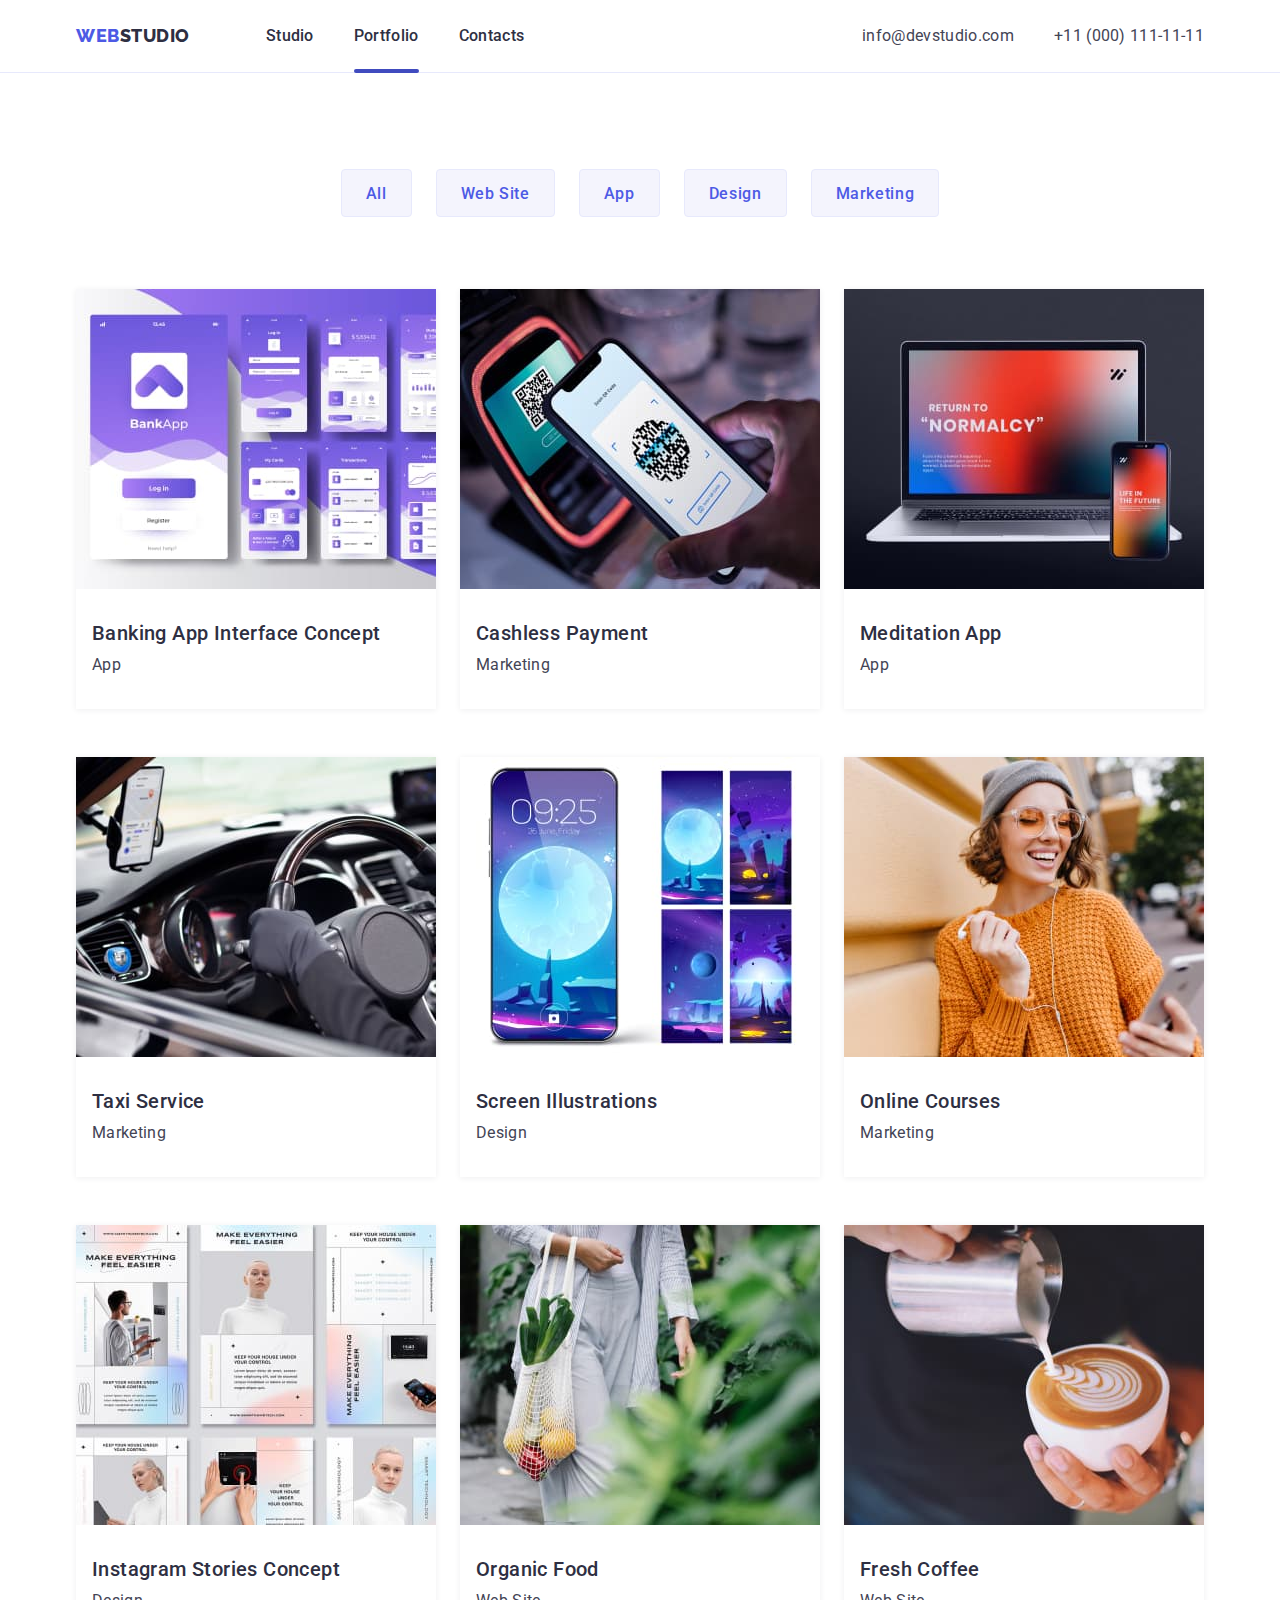
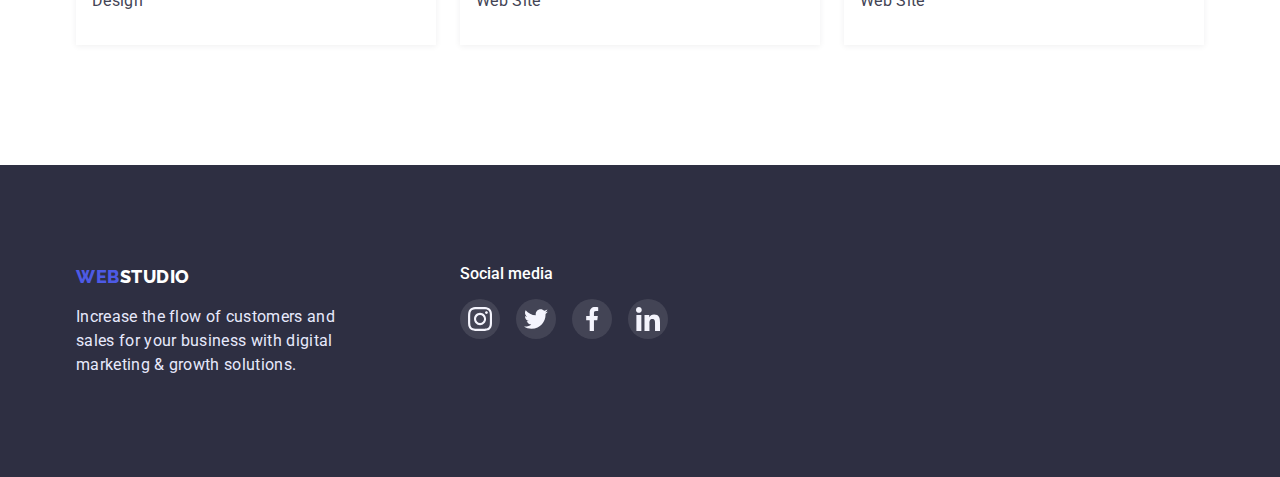
==== portfolio.html @ 0f419735 "hw5" ====
<!DOCTYPE html>
<html lang="en">
<head>
    <meta charset="UTF-8">
    <meta http-equiv="X-UA-Compatible" content="IE=edge">
    <meta name="viewport" content="width=device-width, initial-scale=1.0">
    <title>Hw-05</title>
    <link rel="stylesheet" href="https://cdnjs.cloudflare.com/ajax/libs/modern-normalize/1.1.0/modern-normalize.min.css">
    <link rel="stylesheet" href="./css/styles.css">
    <link rel="preconnect" href="https://fonts.googleapis.com">
    <link rel="preconnect" href="https://fonts.gstatic.com" crossorigin>
    <link href="https://fonts.googleapis.com/css2?family=Raleway:wght@800&family=Roboto:wght@400;500;700&display=swap" rel="stylesheet">
</head>
<body>
    <header class="header">
        <div class="container main-nav">
            <nav class="site-nav">
            <a href="./index.html" class="logo"><span>Web</span>Studio</a>
                <ul class="list nav-list">
                    <li><a href="./index.html" class="nav-item">Studio</a></li>
                    <li><a href="./portfolio.html" class="nav-item current">Portfolio</a></li>
                    <li><a href="" class="nav-item">Contacts</a></li>
                </ul>
            </nav>
            <address class="contact-nav">
                <ul class="contact list">
                    <li><a href="mailto:info@devstudio.com" class="contact-item">info@devstudio.com</a></li>
                    <li><a href="tel:+110001111111" class="contact-item">+11 (000) 111-11-11</a></li>
                </ul>
            </address>
        </div>
    </header>
    <main>
        <section class="portfolio-section">
            <div class="container">
                <h1 class="invisible-title">Portfolio</h1>
                <div class="filter-list">
                    <button type="button" class="filter">All</button>
                    <button type="button" class="filter">Web Site</button>
                    <button type="button" class="filter">App</button>
                    <button type="button" class="filter">Design</button>
                    <button type="button" class="filter">Marketing</button>
                </div>
                <ul class="portfolio list">
                    <li class="portfolio-item">
                        <a href="" class="link-overlay">
                            <div class="img-overlay">
                                <img src="./images/bank-app.jpg" alt="Banking App Interface Concept" width="360" height="300">
                            </div>
                            <div class="img-description">
                                <h3 class="title">Banking App Interface Concept</h3>
                                <p class="subtitle">App</p>
                            </div>
                        </a>
                    </li>
                    <li class="portfolio-item">
                        <a href="" class="link-overlay">
                            <div class="img-overlay">
                                <img src="./images/cashless-payment.jpg" alt="Cashless Payment" width="360" height="300">
                            </div>
                            <div class="img-description">
                                <h3 class="title">Cashless Payment</h3>
                                <p class="subtitle">Marketing</p>
                            </div>
                        </a>
                    </li>
                    <li class="portfolio-item">
                        <a href="" class="link-overlay">
                            <div class="img-overlay">
                                <img src="./images/meditation-app.jpg" alt="Meditation App" width="360" height="300">

                            </div>
                            <div class="img-description">
                                <h3 class="title">Meditation App</h3>
                                <p class="subtitle">App</p>
                            </div>
                        </a>
                    </li>
                    <li class="portfolio-item">
                        <a href="" class="link-overlay">
                            <div class="img-overlay">
                                <img src="./images/taxi.jpg" alt="Taxi Service" width="360" height="300">
                            </div>
                            <div class="img-description">
                                <h3 class="title">Taxi Service</h3>
                                <p class="subtitle">Marketing</p>
                            </div>
                        </a>
                    </li>
                    <li class="portfolio-item">
                        <a href="" class="link-overlay">
                            <div class="img-overlay">
                                <img src="./images/screen-illustrations.jpg" alt="Screen Illustrations" width="360" height="300">
                            </div>
                            <div class="img-description">
                                <h3 class="title">Screen Illustrations</h3>
                                <p class="subtitle">Design</p>
                            </div>
                        </a>
                    </li>
                    <li class="portfolio-item">
                        <a href="" class="link-overlay">
                            <div class="img-overlay">
                                <img src="./images/online-courses.jpg" alt="Online Courses" width="360" height="300">
                            </div>
                            <div class="img-description">
                                <h3 class="title">Online Courses</h3>
                                <p class="subtitle">Marketing</p>
                            </div>
                        </a>
                    </li>
                    <li class="portfolio-item">
                        <a href="" class="link-overlay">
                            <div class="img-overlay">
                                <img src="./images/stories-concept.jpg" alt="Instagram Stories Concept" width="360" height="300">
                            </div>
                            <div class="img-description">
                                <h3 class="title">Instagram Stories Concept</h3>
                                <p class="subtitle">Design</p>
                            </div>
                        </a>
                    </li>
                    <li class="portfolio-item">
                        <a href="" class="link-overlay">
                            <div class="img-overlay">
                                <img src="./images/organic-food.jpg" alt="Organic Food" width="360" height="300">
                            </div>
                            <div class="img-description">
                                <h3 class="title">Organic Food</h3>
                                <p class="subtitle">Web Site</p>
                            </div>
                        </a>
                    </li>
                    <li class="portfolio-item">
                        <a href="" class="link-overlay">
                            <div class="img-overlay">
                                <img src="./images/coffee.jpg" alt="Fresh Coffee" width="360" height="300">
                            </div>
                            <div class="img-description">
                                <h3 class="title">Fresh Coffee</h3>
                                <p class="subtitle">Web Site</p>
                            </div>
                        </a>
                    </li>
                </ul>
            </div>
        </section>
    </main>
    <footer class="footer">
        <div class="container">
            <div>
                <a href="./index.html" class="logo"><span>Web</span>Studio</a>
                <p>Increase the flow of customers and sales for your business with digital marketing & growth solutions.</p>
            </div>
            <div class="media">
                <h4 class="footer-media-title">Social media</h4>
                <ul class="list footer-media-list">
                    <li>
                        <a href="" class="footer-media-icon" href="">
                            <svg class="icon" width="24" height="24">
                                <use href="./images/icons.svg#icon-instagram"></use>
                            </svg>
                        </a>
                    </li>
                    <li>
                        <a href="" class="footer-media-icon" href="">
                            <svg class="icon" width="24" height="24">
                                <use href="./images/icons.svg#icon-twitter"></use>
                            </svg>
                        </a>           
                    </li>                 
                    <li>
                        <a href="" class="footer-media-icon" href="">
                            <svg class="icon" width="24" height="24">
                                <use href="./images/icons.svg#icon-facebook"></use>
                            </svg>
                        </a>  
                    </li>
                    <li>
                        <a href="" class="footer-media-icon" href="">
                            <svg class="icon" width="24" height="24">
                                <use href="./images/icons.svg#icon-linkedin"></use>
                            </svg>
                        </a>
                    </li>
                </ul>
            </div>
        </div>    
    </footer>
</body>
</html>
---- css/styles.css ----
:root{
    --iris-color: #4d5ae5;
    --navy-blue-color: #2e2f42;
    --green-color: #31d0aa;
    --body-text-color: #434455;
    --subtle-text-color: #8e8f99;
    --accent-color: #e7e9fc;
    --light-color: #f4f4fd;
    --white-color: #ffffff;
}
html{
    box-sizing: border-box;
}

*,
*::before,
*::after {
    box-sizing: inherit;
}

body{
    font-family: 'Roboto', sans-serif;
    color: var(--navy-blue-color);
    margin: 0;
}

h1, h2, h3, p, ul {
    margin: 0;
}

img {
    display: block;
}

.container {
    width: 1158px;
    margin-left: auto;
    margin-right: auto;
    padding-left: 15px;
    padding-right: 15px;
}

.section {
    padding-top: 120px;
    padding-bottom: 120px;
}

.list {
    list-style: none;
    padding: 0;
    margin: 0;
}

.header {
    border-bottom: 1px solid #E7E9FC;
}

.main-nav {
    display: flex;
    align-items: center;
}

.site-nav {
    display: flex;
    align-items: center;
}

.site-nav > a {
    margin-right: 76px;
}

.nav-list {
    display: flex;
    gap: 40px;
}

.contact-nav {
    margin-left: auto;
}

.contact {
    display: flex;
}

.logo{
    font-family: 'Raleway';
    font-style: normal;
    font-weight: 800;
    font-size: 18px;
    line-height: 1.33;
    letter-spacing: 0.03em;
    text-transform: uppercase;
    text-decoration: none;
    color: var(--navy-blue-color);
}

.logo > span {
    color: var(--iris-color);
}

.nav-item {
    position: relative;
    
    font-family: 'Roboto';
    font-style: normal;
    font-weight: 500;
    font-size: 16px;
    line-height: 1.5;
    text-transform: capitalize;
    letter-spacing: 0.02em;
    text-decoration: none;
    color: var(--navy-blue-color);
    display: block;
    padding-top: 24px;
    padding-bottom: 24px;

    transition: color 250ms cubic-bezier(0.4, 0, 0.2, 1);
}

.nav-item:hover, .nav-item:focus {
    color: var(--iris-color)
}

.current::after {
    content: '';
    position: absolute;
    left: 0;
    bottom: -1px;

    display: block;
    width: 100%;
    height: 4px;
    opacity: 1;

    background-color: #404BBF;
    border-radius: 2px;
}

.contact {
    display: flex;
    gap: 40px;
}

.contact-item {
    font-size: 16px;
    line-height: 1.5;
    letter-spacing: 0.02em;
    text-decoration: none;
    font-style: normal;
    color: var(--body-text-color);

    transition: color 250ms cubic-bezier(0.4, 0, 0.2, 1);
}

.contact-item:hover, .contact-item:focus {
    color:  #4D5AE5;
}

.hero{
    background-color: var(--navy-blue-color);
    text-align: center;
    padding-top: 188px;
    padding-bottom: 188px;
    background-image: 
    linear-gradient(rgba(46,47,66,0.7),
    rgba(46,47,66,0.7)),
    url(../images/hero-back-img.jpg) ;
    background-repeat: no-repeat;
    background-position: center;
    background-size: cover;
    height: 600px;
    max-width: 1440px;
    margin-left: auto;
    margin-right: auto;
}

.hero-title{
    font-family: 'Roboto';  
    font-style: normal;
    font-weight: 700;
    font-size: 56px;
    line-height: 1.07;
    color: var(--white-color);
    letter-spacing: 0.02em;
    margin-bottom: 48px;
}

.button{
    color: var(--white-color);
    background-color: var(--iris-color);
    box-shadow: 0px 4px 4px rgba(0, 0, 0, 0.15);
    border-radius: 4px;
    font-family: inherit;
    font-style: normal;
    font-weight: 500;
    font-size: 16px;
    line-height: 1.5;
    letter-spacing: 0.04em;
    cursor: pointer;
    padding: 16px 32px;
    border: 0;
    align-items: flex-start;
    text-align: center;

    transition: background-color 250ms cubic-bezier(0.4, 0, 0.2, 1);
}

.button:hover,
.button:focus {
    background-color: #404BBF;    
}

.filter-list {
    display: flex;
    justify-content: center;
    margin-bottom: 72px;
    gap: 24px;
}

.filter{
    color: var(--iris-color);
    background-color: var(--light-color);
    border: 1px solid var(--accent-color);
    border-radius: 4px;
    height: 48px;
    font-family: inherit;
    font-weight: 500;
    font-size: 16px;
    line-height: 1.5;
    letter-spacing: 0.04em;
    cursor: pointer;
    padding: 12px 24px;

    transition: color 250ms cubic-bezier(0.4, 0, 0.2, 1),
    backgrounnd-color 250ms cubic-bezier(0.4, 0, 0.2, 1),
    border 250ms cubic-bezier(0.4, 0, 0.2, 1),
    box-shadow 250ms cubic-bezier(0.4, 0, 0.2, 1);
}

.filter:hover, .filter:focus {
    background-color: #404BBF;
    color: var(--white-color);
    border: 1px solid #404BBF;
    box-shadow: 0px 3px 1px rgba(0, 0, 0, 0.1), 0px 2px 1px rgba(0, 0, 0, 0.08), 0px 2px 2px rgba(0, 0, 0, 0.12);
}

.portfolio-item > p{
    font-size: 16px;
    line-height: 1.5;
    letter-spacing: 0.02em;
    color: var(--body-text-color);
}

.feature-list {
    display: flex;
    gap: 24px;
}

.feature-list p {
    width: 264px;
}

.feature-item::before {
    content: "";
    display: block;
    height: 112px;
    background: var(--light-color);
    border-radius: 4px;
    margin-bottom: 8px;
}

.feature-item:nth-child(1)::before {
    background-image: url(../images/satelite.svg);
    background-repeat: no-repeat;
    background-position: center;
}

.feature-item:nth-child(2)::before {
    background-image: url(../images/clock.svg);
    background-repeat: no-repeat;
    background-position: center;
}

.feature-item:nth-child(3)::before {
    background-image: url(../images/diagram.svg);
    background-repeat: no-repeat;
    background-position: center;
}

.feature-item:nth-child(4)::before {
    background-image: url(../images/astronaut.svg);
    background-repeat: no-repeat;
    background-position: center;
}
 
.invisible-title{
    display: none;
}

.subtitle{
    font-size: 16px;
    line-height: 1.5;
    letter-spacing: 0.02em;
    color: var(--body-text-color);
}

.title {
    font-weight: 500;
    font-size: 20px;
    line-height: 1.2;
    letter-spacing: 0.02em; 
    text-transform: capitalize;
    margin-bottom: 8px;
    color: var(--navy-blue-color);
}

.paragraph {
    font-size: 16px;
    line-height: 1.5;
    letter-spacing: 0.02em;
    color: var(--body-text-color);
}

.works {
    padding-top: 0;
}

.works-title, .team-title, .customers-title {
    font-weight: 700;
    font-size: 36px;
    line-height: 1.11;
    letter-spacing: 0.02em;
    text-transform: capitalize;
    text-align: center;
}

.device-list {
    margin-top: 72px;
    display: flex;
    gap: 24px;
}

.team-section {
    background: var(--light-color)
}

.team {
    display: flex;
    gap: 24px;
    text-align: center;
    margin-top: 72px;
}

.member-description {
    padding-top: 32px;
    padding-bottom: 32px;
    background: var(--white-color);
    box-shadow: 0px 1px 6px rgba(46, 47, 66, 0.08), 0px 1px 1px rgba(46, 47, 66, 0.16), 0px 2px 1px rgba(46, 47, 66, 0.08);
    border-radius: 0px 0px 4px 4px;
}

.member-description > h3 {
    margin-bottom: 8px;
}

.member-description p {
    padding-bottom: 8px;
}

.icons-list {
    display: flex;
    justify-content: space-evenly;
}

.social-media-icon {
    width: 40px;
    height: 40px;
    
    text-decoration: none;
    display: inline-flex;
    background-color: var(--iris-color);
    border-radius: 50%;

    transition: background-color 250ms cubic-bezier(0.4, 0, 0.2, 1);
}

.social-media-icon:hover, .social-media-icon:focus {
    background-color: #404bbf;
}

.icon {
    padding: 12px;
    fill: var(--light-color);
}

.customers-section {
    padding-top: 130px;
}

.customers-title {
    margin-bottom: 72px;
}

.customers-list {
    display: flex;
    justify-content: center;
    gap: 24px;
}

.company-item {
    width: 168px;
    height: 88px;
    border: 1px solid #8E8F99;
    fill: var(--subtle-text-color);
    border-radius: 4px;
    padding: 16px 32px;
    text-decoration: none;
    display: inline-flex;
    justify-content: center;
    align-items: center;
    cursor: pointer;

    transition: fill 250ms cubic-bezier(0.4, 0, 0.2, 1),
    boeder 250ms cubic-bezier(0.4, 0, 0.2, 1);
}

.company-item:hover, .company-item:focus {
    fill:#404BBF;
    border: 1px solid #404bbf;
}

.img-description{
    padding-top: 32px;
    padding-bottom: 32px;
    background: var(--white-color);
}

.portfolio-section {
    padding-top: 96px;
    padding-bottom: 120px;
}

.portfolio {
    display: flex;
    gap:  48px 24px;
    flex-wrap: wrap;
}

.portfolio-item .img-description {
    padding-left: 16px;
}

.portfolio-item {
    border: 0,5px solid #E7E9FC;
    box-shadow: 0px 1px 6px rgba(46, 47, 66, 0.08);
}

.portfolio-item:hover {
    box-shadow: 0px 1px 6px rgba(46, 47, 66, 0.08), 0px 1px 1px rgba(46, 47, 66, 0.16), 0px 2px 1px rgba(46, 47, 66, 0.08);
}

.img-overlay {
    position: relative;
    overflow: hidden;
}

.img-overlay::after {
    display: inline-block;
    position: absolute;
    content: '14 Stylish and User-Friendly App Design Concepts · Task Manager App · Calorie Tracker App · Exotic Fruit Ecommerce App · Cloud Storage App';

    width: 100%;
    height: 100%;

    background-color: #4D5AE5;
    color: var(--light-color);
    font-weight: 400;
    font-size: 16px;
    line-height: 1.5;
    letter-spacing: 0.02em;
    padding-top: 40px;
    padding-left: 32px;
    padding-right: 32px;

    opacity: 0;

    transition: opacity 250ms cubic-bezier(0.4, 0, 0.2, 1),
    transform 250ms cubic-bezier(0.4, 0, 0.2, 1);
}

.link-overlay:hover .img-overlay::after {
    opacity: 1;
    transform: translateY(-300px);
}

.link-overlay {
    text-decoration: none;
}

.footer{
    background-color: var(--navy-blue-color);
    padding-top: 100px;
    padding-bottom: 100px;
}

.footer a{
    color:var(--white-color);
    text-decoration: none;
    display: block;
    margin-bottom: 16px;
}

.footer p{
    font-size: 16px;
    line-height: 1.5;
    letter-spacing: 0.02em;
    color: var(--accent-color);
    width: 264px;
}

.footer > .container {
    display: flex;
}

.media {
    margin-left: 120px;
    text-align: start;
}

.footer-media-title {
    color: var(--white-color);
    font-weight: 500;
    font-size: 16px;
    line-height: 1,5;
    margin-top: 0;
    margin-bottom: 16px;
}

.footer-media-list {
    display: flex;
    gap: 16px;
}

.footer-media-list > li {
    width: 40px;
    height: 40px;
}

.footer-media-icon {
    text-decoration: none;
    display: inline-flex;
    background: rgba(255, 255, 255, 0.1);;
    border-radius: 50%;
    width: 40px;
    height: 40px;
}

.footer-media-icon .icon {
    width: 40px;
    height: 40px;
    padding: 8px;

    transition: background-color 250ms cubic-bezier(0.4, 0, 0.2, 1);
}

.footer-media-icon:hover, .footer-media-icon:focus {
    background-color: #31D0AA;
}

.backdrop {
    position: fixed;
    top: 0;
    left: 0;

    width: 100%;
    height: 100%;
    background: rgba(46, 47, 66, 0.4);

    opacity: 1;
    transition: opacity 250ms cubic-bezier(0.4, 0, 0.2, 1),
    visibility 250ms cubic-bezier(0.4, 0, 0.2, 1);
}

.backdrop.is-hidden {
    opacity: 0;
    pointer-events: none;
    visibility: visible;
}

.backdrop.is-hidden.modal {
    transform: translate(-50%, -50%) scale(0.9);
}

.modal {
    position: absolute;
    left: 50%;
    top: 50%;

    width: 408px;
    height: 576px;
    background: #FCFCFC;

    box-shadow: 0px 1px 1px rgba(0, 0, 0, 0.14), 0px 1px 3px rgba(0, 0, 0, 0.12), 0px 2px 1px rgba(0, 0, 0, 0.2);
    border-radius: 4px;
    padding: 24px;

    transform: translate(-50%, -50%) scale(1);
    transition: transform 250ms cubic-bezier(0.4, 0, 0.2, 1);
}

.modal-wrap {
    display: flex;
    flex-direction: row-reverse;
}

.close-modal {
    padding: 0;
    border: 0;
    cursor: pointer;
    background-color: var(--accent-color);
    border: 1px solid rgba(0, 0, 0, 0.1);
    border-radius: 50%;
    width: 24px;
    height: 24px;
}

.close-icon {
    width: 8px;
    height: 8px;
    fill: #000;
}
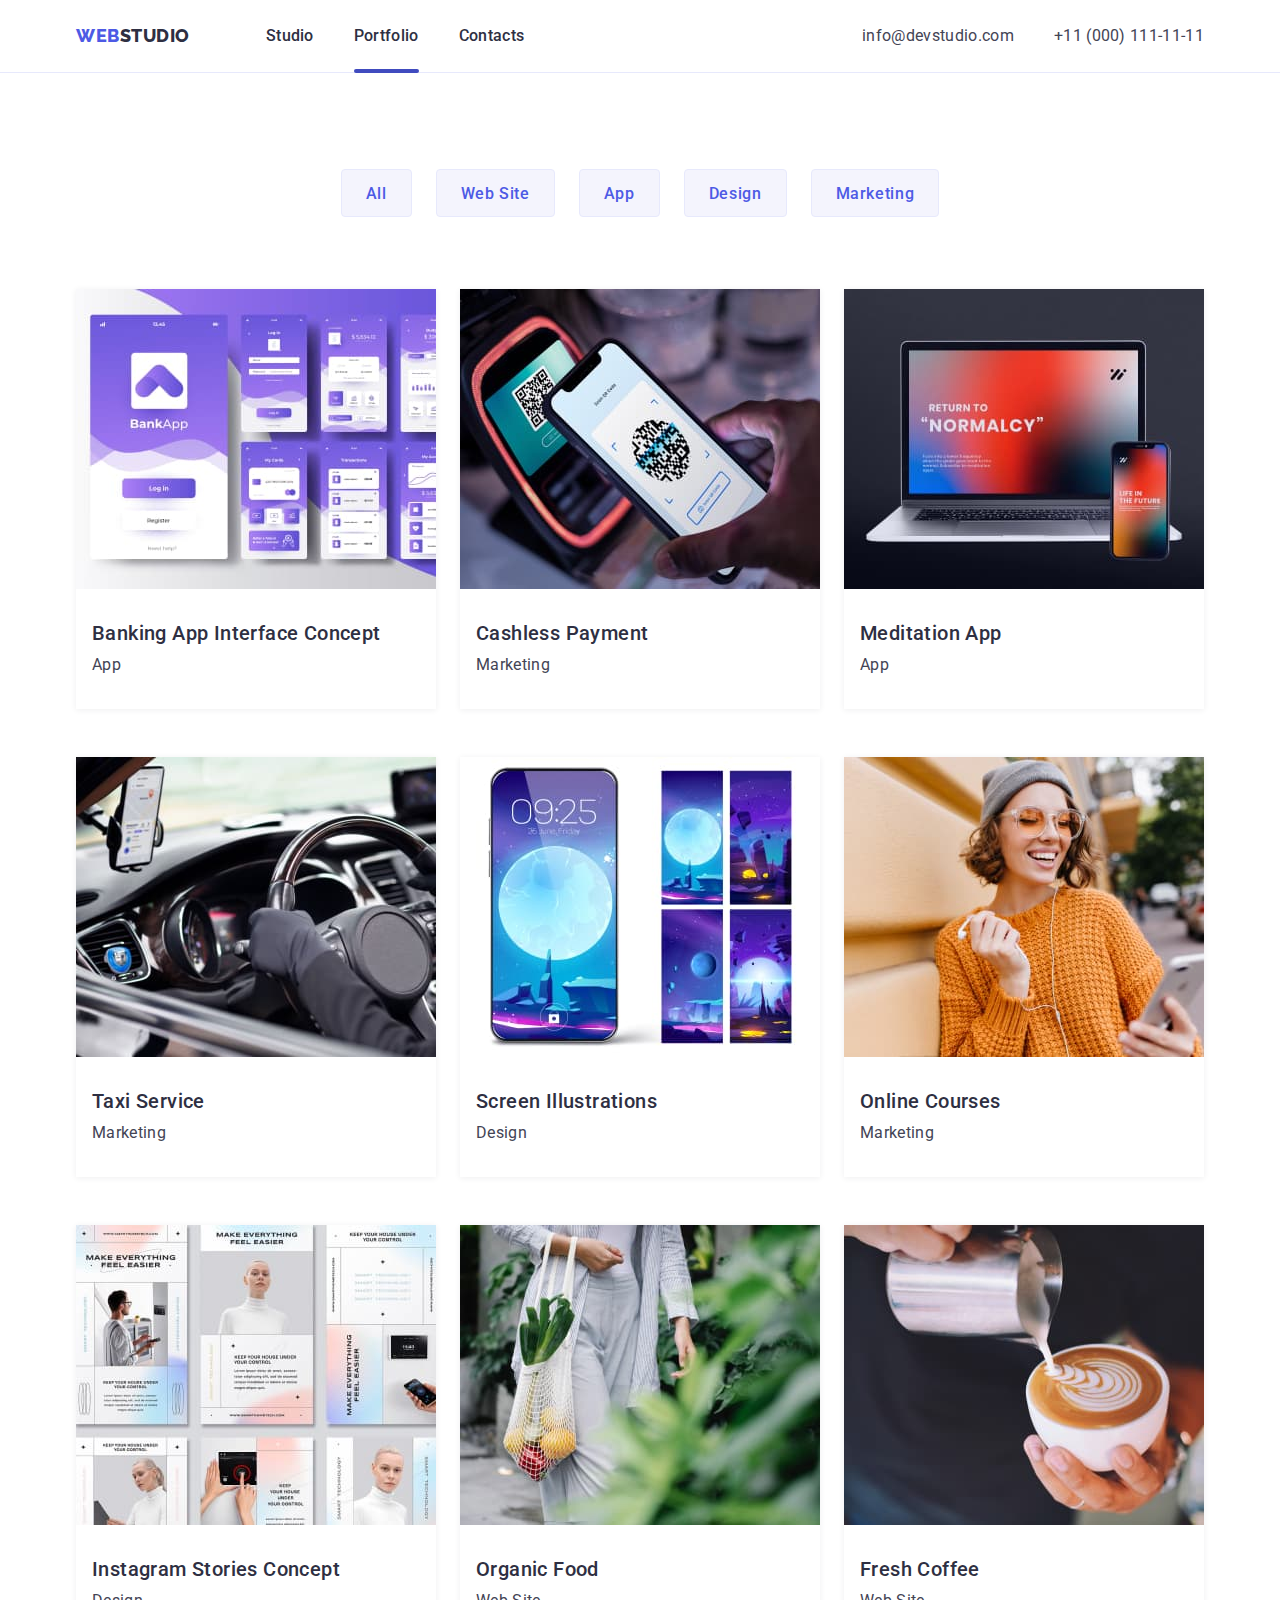
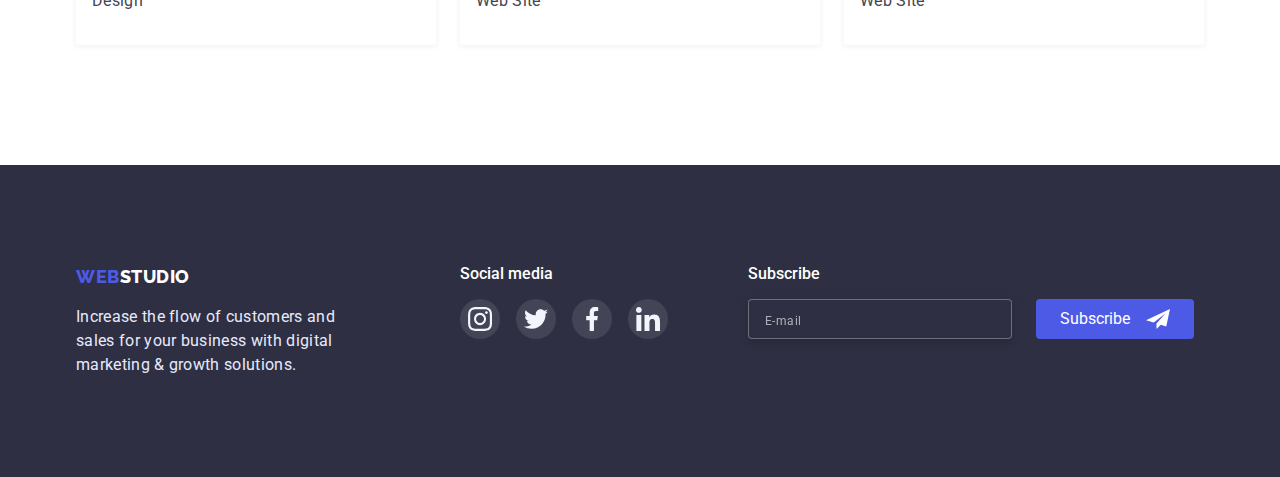
==== commit 1a074547: "hw6" ====
--- a/portfolio.html
+++ b/portfolio.html
@@ -4,7 +4,7 @@
     <meta charset="UTF-8">
     <meta http-equiv="X-UA-Compatible" content="IE=edge">
     <meta name="viewport" content="width=device-width, initial-scale=1.0">
-    <title>Hw-05</title>
+    <title>Hw-06</title>
     <link rel="stylesheet" href="https://cdnjs.cloudflare.com/ajax/libs/modern-normalize/1.1.0/modern-normalize.min.css">
     <link rel="stylesheet" href="./css/styles.css">
     <link rel="preconnect" href="https://fonts.googleapis.com">
@@ -185,6 +185,17 @@
                     </li>
                 </ul>
             </div>
+            <div class="subscribe">
+                <h4 class="footer-subscribe-title">Subscribe</h4>
+                <form action="" class="subscribe-form">
+                    <input class="subscribe-input" type="email" name="email" placeholder="E-mail">
+                    <button class="subscribe-btn" type="submit">Subscribe
+                        <svg class="subscribe-icon" width="24" height="24">
+                            <use href="./images/icons.svg#icon-subscribe"></use>
+                        </svg>
+                    </button>
+                </form>
+            </div>
         </div>    
     </footer>
 </body>
--- a/css/styles.css
+++ b/css/styles.css
@@ -493,8 +493,19 @@
     transform: translateY(-300px);
 }
 
+.link-overlay:focus .img-overlay::after {
+    opacity: 1;
+    transform: translateY(-300px);
+}
+
 .link-overlay {
     text-decoration: none;
+    border: 0,5px solid #E7E9FC;
+    box-shadow: 0px 1px 6px rgba(46, 47, 66, 0.08);
+}
+
+.link-overlay:hover, .link-overlay:focus {
+    box-shadow: 0px 1px 6px rgba(46, 47, 66, 0.08), 0px 1px 1px rgba(46, 47, 66, 0.16), 0px 2px 1px rgba(46, 47, 66, 0.08);
 }
 
 .footer{
@@ -527,7 +538,7 @@
     text-align: start;
 }
 
-.footer-media-title {
+.footer-media-title, .footer-subscribe-title {
     color: var(--white-color);
     font-weight: 500;
     font-size: 16px;
@@ -567,6 +578,50 @@
     background-color: #31D0AA;
 }
 
+.subscribe {
+    margin-left: 80px;
+}
+
+.subscribe-form {
+    display: flex;
+}
+
+.subscribe-input {
+    width: 264px;
+    height: 40px;
+    padding-left: 16px;
+    color: var(--white-color);
+    background-color: var(--navy-blue-color);
+    border: 1px solid rgba(255, 255, 255, 0.3);
+    filter: drop-shadow(0px 4px 4px rgba(0, 0, 0, 0.15));
+    border-radius: 4px;
+}
+
+.subscribe-input::placeholder {
+    padding: 0;
+    font-size: 12px;
+    line-height: 2;
+    letter-spacing: 0.04em;
+    color: rgba(255, 255, 255, 0.6);
+}
+
+.subscribe-btn {
+    margin-left: 24px;
+    padding: 8px 24px;
+    background: var(--iris-color);
+    border: 0;
+    border-radius: 4px;
+    color: var(--white-color);
+    font-size: 16px;
+    line-height: 1.5;
+    display: flex;
+    align-items: center;
+}
+
+.subscribe-icon {
+    margin-left: 16px;
+}
+
 .backdrop {
     position: fixed;
     top: 0;
@@ -597,7 +652,6 @@
     top: 50%;
 
     width: 408px;
-    height: 576px;
     background: #FCFCFC;
 
     box-shadow: 0px 1px 1px rgba(0, 0, 0, 0.14), 0px 1px 3px rgba(0, 0, 0, 0.12), 0px 2px 1px rgba(0, 0, 0, 0.2);
@@ -613,19 +667,173 @@
     flex-direction: row-reverse;
 }
 
+.modal-title {
+    font-weight: 500;
+    font-size: 16px;
+    line-height: 1.5;
+    text-align: center;
+    letter-spacing: 0.02em;
+    margin-top: 24px;
+    margin-bottom: 10px;
+    color: var(--navy-blue-color);
+}
+
+.modal-form {
+    width: 360px;
+}
+
+.modal-input {
+    width: 100%;
+    height: 40px;
+    margin-top: 4px;
+    margin-bottom: 4px;
+    padding: 0;
+    padding-left: 38px;
+    border-radius: 4px;
+    border: 1px solid rgba(33, 33, 33, 0.2);
+
+    transition: border 250ms cubic-bezier(0.4, 0, 0.2, 1);
+}
+
+.modal-input:hover, .modal-input:focus {
+    border: 1px solid var(--iris-color);
+}
+
+.modal-input::placeholder {
+    font-size: 12px;
+    line-height: 1.33;
+    letter-spacing: 0.04em;
+    color: rgba(117, 117, 117, 0.5);
+}
+
+.comment {
+    height: 120px;
+    padding-top: 8px;
+    padding-left: 16px;
+}
+
+.modal-submit-btn {
+    color: var(--white-color);
+    background-color: var(--iris-color);
+    box-shadow: 0px 4px 4px rgba(0, 0, 0, 0.15);
+    border-radius: 4px;
+
+    font-family: inherit;
+    font-style: normal;
+    font-weight: 500;
+    font-size: 16px;
+    line-height: 1.5;
+    letter-spacing: 0.04em;
+    cursor: pointer;
+
+    min-width: 169px;
+    margin-top: 24px;
+    margin-left: 95px;
+    padding: 16px 32px;
+    border: 0;
+    text-align: center;
+
+    transition: background-color 250ms cubic-bezier(0.4, 0, 0.2, 1);
+}
+
+.form-field {
+    position: relative;
+}
+
+.form-icon {
+    display: block;
+    position: absolute;
+    bottom: 12px;
+    left: 19px;
+    transform: translate(-50%, -50%);
+    fill: var(--navy-blue-color);
+}
+
+.form-field:hover .form-icon {
+    fill: var(--iris-color);
+}
+
+.form-field:focus .form-icon {
+    fill: var(--iris-color);
+}
+
+.form-label {
+    display: inline-block;
+    font-weight: 400;
+    font-size: 12px;
+    line-height: 1.33;
+    letter-spacing: 0.04em;
+    color: var(--subtle-text-color);
+    margin-top: 4px;
+}
+
+textarea {
+    resize: none;
+}
+
 .close-modal {
-    padding: 0;
-    border: 0;
     cursor: pointer;
     background-color: var(--accent-color);
     border: 1px solid rgba(0, 0, 0, 0.1);
     border-radius: 50%;
     width: 24px;
     height: 24px;
+    display: flex;
+    justify-content: center;
+    align-items: center;
+    padding: 0;
+}
+
+.close-modal:focus, .close-modal:hover {
+    background-color: #404BBF;
+}
+
+.close-modal:hover .close-icon {
+    background-color: #404BBF;
+    fill: #ffffff;
+}
+
+.close-modal:focus .close-icon {
+    background-color: #404BBF;
+    fill: #ffffff;
 }
 
 .close-icon {
     width: 8px;
     height: 8px;
     fill: #000;
+}
+
+.check-flex {
+    display: flex;
+    margin-top: 16px;
+}
+
+.checkbox {
+    padding-left: 24px;
+    font-size: 12px;
+    line-height: 1.33;
+    letter-spacing: 0.04em;
+    color: #757575;
+}
+
+.checkbox a {
+    color: var(--iris-color);
+}
+
+.checkbox-input {
+    appearance: none;
+    position: absolute;
+}
+
+.checkbox-icon {
+    position: absolute;
+    margin-left: -24px;
+    width: 16px;
+    height: 16px;
+    background-image: url(../images/Checkbox.svg);
+}
+
+.checkbox-input:checked + .checkbox-icon {
+    background-image: url(../images/checkbox-active.svg);
 }